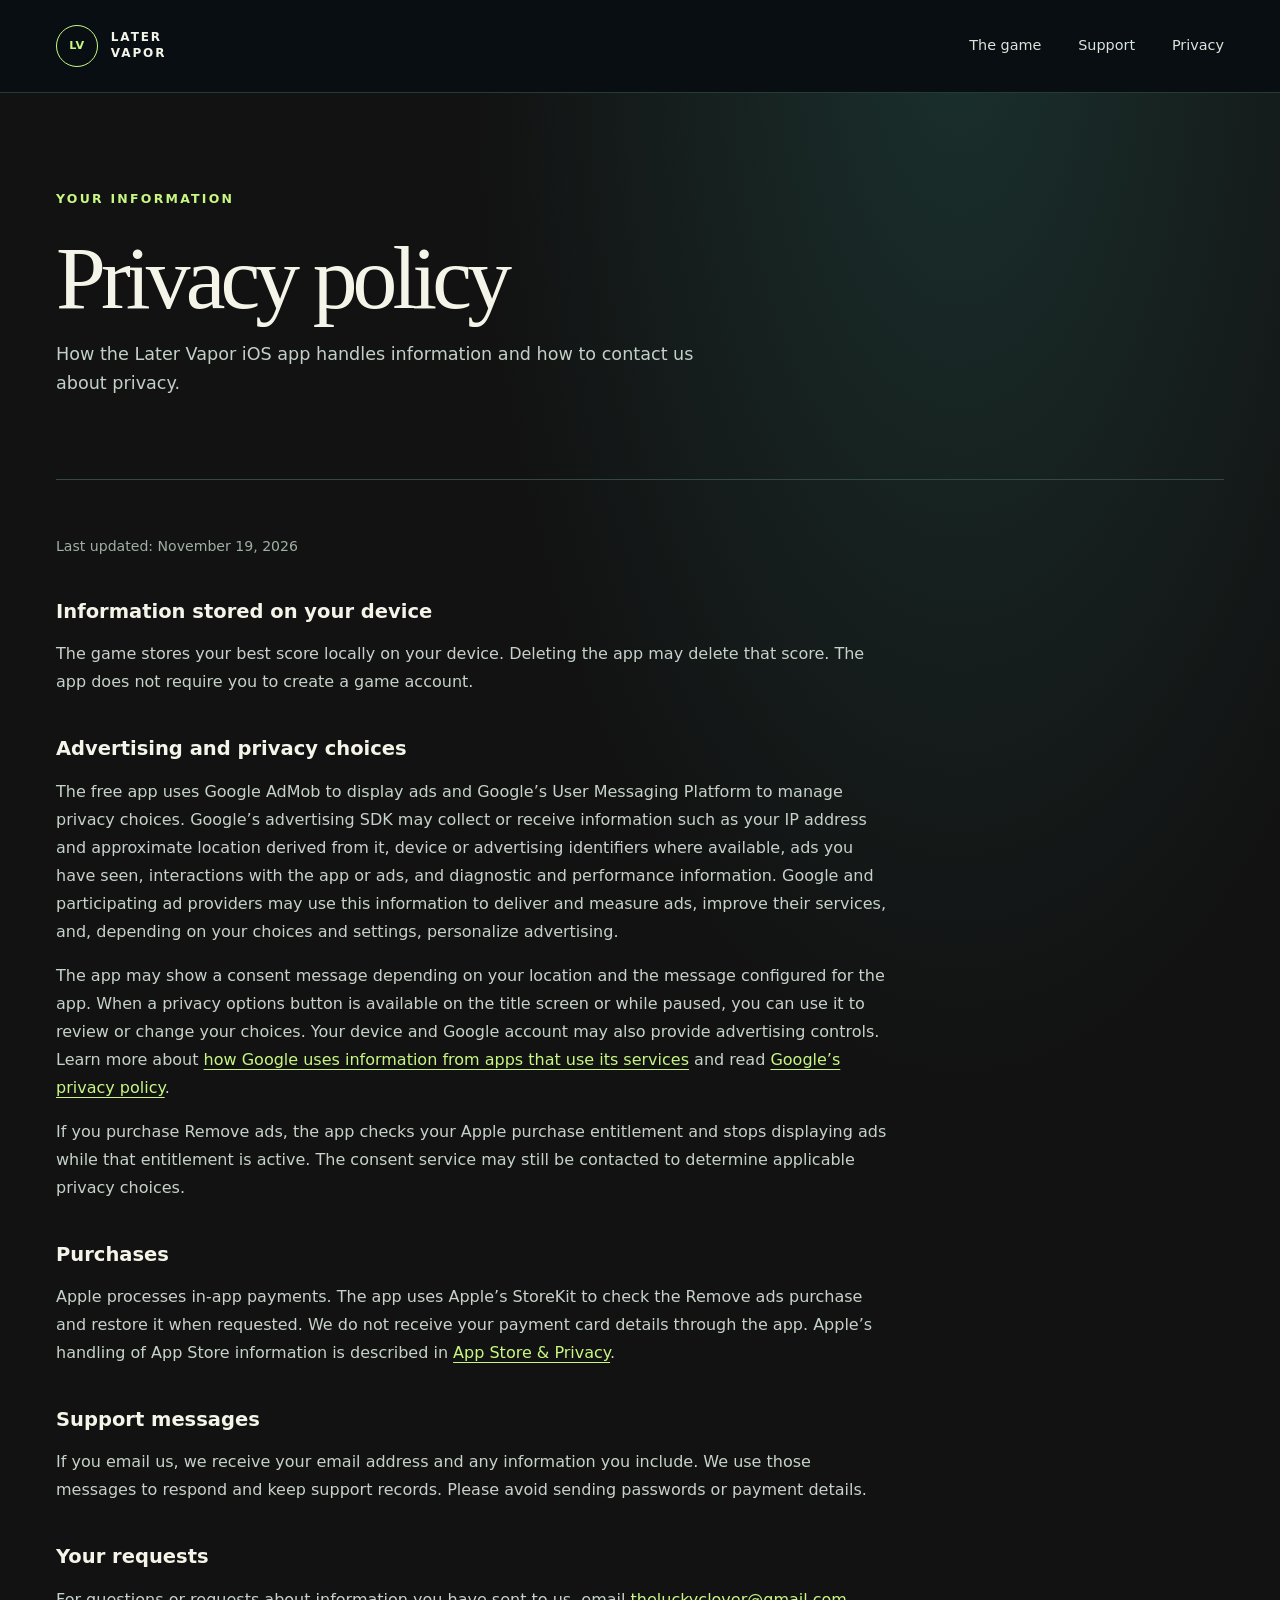
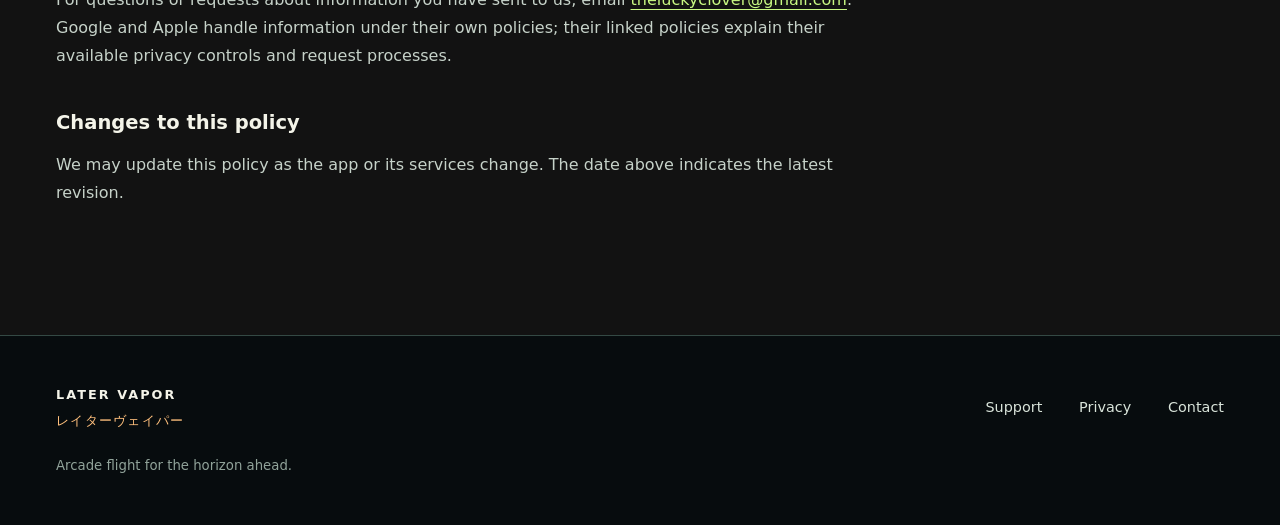
==== later-vapor/privacy.html @ 884cf307 "Publish Later Vapor landing, privacy, and support pages" ====
<!doctype html>
<html lang="en">
<head>
  <meta charset="utf-8"><meta name="viewport" content="width=device-width, initial-scale=1"><meta name="theme-color" content="#080e12">
  <meta name="description" content="Privacy policy for Later Vapor."><title>Privacy policy | Later Vapor</title>
  <link rel="icon" href="assets/favicon.svg" type="image/svg+xml"><link rel="stylesheet" href="styles.css">
</head>
<body class="content-page">
  <a class="skip" href="#main">Skip to content</a>
  <header class="site-header"><div class="header-inner"><a class="brand" href="index.html" aria-label="Later Vapor home"><span class="brand-mark">LV</span><span>LATER<br>VAPOR</span></a><nav aria-label="Main navigation"><a href="index.html#flight">The game</a><a href="support.html">Support</a><a href="privacy.html" aria-current="page">Privacy</a></nav></div></header>
  <main id="main" class="wrap"><div class="page-heading"><p class="kicker">Your information</p><h1>Privacy policy</h1><p>How the Later Vapor iOS app handles information and how to contact us about privacy.</p></div><article class="prose">
      <p class="updated">Last updated: November 19, 2026</p>
      <h2>Information stored on your device</h2>
      <p>The game stores your best score locally on your device. Deleting the app may delete that score. The app does not require you to create a game account.</p>
      <h2>Advertising and privacy choices</h2>
      <p>The free app uses Google AdMob to display ads and Google’s User Messaging Platform to manage privacy choices. Google’s advertising SDK may collect or receive information such as your IP address and approximate location derived from it, device or advertising identifiers where available, ads you have seen, interactions with the app or ads, and diagnostic and performance information. Google and participating ad providers may use this information to deliver and measure ads, improve their services, and, depending on your choices and settings, personalize advertising.</p>
      <p>The app may show a consent message depending on your location and the message configured for the app. When a privacy options button is available on the title screen or while paused, you can use it to review or change your choices. Your device and Google account may also provide advertising controls. Learn more about <a href="https://policies.google.com/technologies/partner-sites">how Google uses information from apps that use its services</a> and read <a href="https://policies.google.com/privacy">Google’s privacy policy</a>.</p>
      <p>If you purchase Remove ads, the app checks your Apple purchase entitlement and stops displaying ads while that entitlement is active. The consent service may still be contacted to determine applicable privacy choices.</p>
      <h2>Purchases</h2>
      <p>Apple processes in-app payments. The app uses Apple’s StoreKit to check the Remove ads purchase and restore it when requested. We do not receive your payment card details through the app. Apple’s handling of App Store information is described in <a href="https://www.apple.com/legal/privacy/data/en/app-store/">App Store &amp; Privacy</a>.</p>
      <h2>Support messages</h2>
      <p>If you email us, we receive your email address and any information you include. We use those messages to respond and keep support records. Please avoid sending passwords or payment details.</p>
      <h2>Your requests</h2>
      <p>For questions or requests about information you have sent to us, email <a href="mailto:theluckyclover@gmail.com?subject=Later%20Vapor%20privacy">theluckyclover@gmail.com</a>. Google and Apple handle information under their own policies; their linked policies explain their available privacy controls and request processes.</p>
      <h2>Changes to this policy</h2>
      <p>We may update this policy as the app or its services change. The date above indicates the latest revision.</p></article></main>
  <footer class="site-footer"><div class="footer-inner wrap"><a class="footer-brand" href="index.html">LATER VAPOR <span>レイターヴェイパー</span></a><nav aria-label="Footer navigation"><a href="support.html">Support</a><a href="privacy.html">Privacy</a><a href="mailto:theluckyclover@gmail.com">Contact</a></nav><p>Arcade flight for the horizon ahead.</p></div></footer>
</body>
</html>
---- later-vapor/styles.css ----
:root{color-scheme:dark;--ink:#f4f4e9;--muted:#b7c6c0;--night:#080e12;--panel:#101d20;--green:#c8f883;--amber:#ffc07d;--line:#344944}*{box-sizing:border-box}html{scroll-behavior:smooth}body{margin:0;background:var(--night);color:var(--ink);font:16px/1.65 system-ui,-apple-system,BlinkMacSystemFont,"Segoe UI",sans-serif}a{color:inherit;text-underline-offset:.25em}a:focus-visible{outline:2px solid var(--green);outline-offset:5px}.skip{position:absolute;top:-5rem;left:1rem;z-index:20;background:var(--green);color:#09100d;padding:.6rem 1rem}.skip:focus{top:1rem}.wrap,.header-inner{width:min(100% - 7rem,1440px);margin-inline:auto}.site-header{position:relative;z-index:3;background:#080e12;border-bottom:1px solid #273b36}.header-inner{height:92px;display:flex;align-items:center;justify-content:space-between;gap:2rem}.brand{display:inline-flex;align-items:center;gap:.8rem;text-decoration:none;font-size:.75rem;font-weight:800;letter-spacing:.16em;line-height:1.3}.brand-mark{display:grid;place-items:center;width:42px;height:42px;border:1px solid var(--green);border-radius:50%;font-size:.7rem;letter-spacing:.06em;color:var(--green)}nav{display:flex;align-items:center;gap:2.3rem}nav a{white-space:nowrap;text-decoration:none;font-size:.9rem;color:#d9e4da}nav a:hover,.text-link:hover{color:var(--green)}.hero{min-height:720px;position:relative;display:flex;align-items:center;overflow:hidden;background:#091112}.hero::after{content:"";position:absolute;inset:0;background:linear-gradient(90deg,#091112 0%,rgba(9,17,18,.95) 26%,rgba(9,17,18,.6) 48%,rgba(9,17,18,.1) 77%),linear-gradient(0deg,#091112,transparent 22%);pointer-events:none}.hero-art{position:absolute;inset:0 0 0 26%;background:url('assets/cover.jpg') center/cover no-repeat;opacity:.88}.hero-copy{position:relative;z-index:1;padding-top:4rem;padding-bottom:7rem}.kicker{text-transform:uppercase;letter-spacing:.18em;color:var(--green);font-size:.78rem;font-weight:700;margin:0 0 1.6rem}.kicker span{color:var(--amber)}h1,h2{font-family:Georgia,"Times New Roman",serif;font-weight:400;letter-spacing:-.055em;line-height:.97;margin:0}h1{font-size:clamp(4.7rem,8.8vw,9rem)}h2{font-size:clamp(3.2rem,5.2vw,5.7rem)}h1 em,h2 em{font-weight:400;color:var(--amber)}.hero-description{max-width:31rem;font-size:1.15rem;line-height:1.7;color:#d5ded5;margin:2rem 0}.hero-actions{display:flex;align-items:center;gap:2rem;flex-wrap:wrap}.button{display:inline-flex;align-items:center;justify-content:center;min-height:54px;padding:.8rem 1.55rem;text-decoration:none;font-weight:700;font-size:.9rem}.button-primary{background:var(--green);color:#0b1710}.button-primary:hover{background:#e0ffb1}.button-outline{border:1px solid #a9c8b2;color:var(--ink)}.button-outline:hover{border-color:var(--green);color:var(--green)}.text-link{font-size:.9rem;font-weight:650}.availability{color:#abbdb1;font-size:.85rem;margin:1.7rem 0 0}.hero-bottom{position:absolute;z-index:1;bottom:2rem;left:0;right:0;display:flex;justify-content:space-between;color:#9eb0a3;font-size:.7rem;letter-spacing:.15em}.section{padding-top:9rem;padding-bottom:9rem}.intro-section{display:grid;grid-template-columns:1fr .8fr;gap:5rem;align-items:start}.intro-copy{max-width:36rem;padding-top:2.8rem;color:#c4d0c9;font-size:1.13rem}.intro-copy p:first-child{margin-top:0}.gameplay-section{background:#132022;border-block:1px solid var(--line)}.gameplay-inner{display:grid;grid-template-columns:minmax(0,1fr) minmax(0,1fr);align-items:center;gap:clamp(4rem,9vw,10rem);padding-block:8rem}.gameplay-image{position:relative;max-width:530px;justify-self:center;padding:1rem;background:#0c1418;border:1px solid #45625b;box-shadow:1.1rem 1.1rem 0 #0c1718}.gameplay-image img{display:block;width:100%;max-height:720px;object-fit:contain;background:#000}.image-label{display:block;margin:.85rem .2rem 0;font-size:.67rem;letter-spacing:.13em;color:#b5d3b3}.image-label span{color:var(--amber)}.gameplay-copy>p:not(.kicker){color:#becdc3;max-width:34rem;font-size:1.1rem;margin:2rem 0 3rem}.detail-list{border-top:1px solid #49635a}.detail-list div{display:grid;grid-template-columns:8rem 1fr;gap:1rem;border-bottom:1px solid #49635a;padding:1.15rem 0}.detail-list span{font-size:.72rem;letter-spacing:.14em;color:var(--green);font-weight:700}.detail-list p{margin:0;color:#cbd7ce;font-size:.94rem}.closing-section{padding-block:8rem;display:grid;grid-template-columns:1fr .7fr;gap:4rem;align-items:end}.closing-section>div:last-child{max-width:27rem;color:#c4d0c9}.closing-section .button{margin-top:1.1rem}.site-footer{border-top:1px solid var(--line);background:#070c0e}.footer-inner{padding-block:3rem;display:grid;grid-template-columns:1fr auto;gap:1.5rem}.footer-brand{font-weight:800;letter-spacing:.16em;text-decoration:none;font-size:.8rem}.footer-brand span{display:block;color:var(--amber);font-weight:400;letter-spacing:.1em;margin-top:.3rem}.footer-inner p{grid-column:1/-1;color:#91a39a;font-size:.83rem;margin:0}.content-page{background:radial-gradient(ellipse at 75% 0%,#1a302d 0,transparent 36%)}.page-heading{padding-block:6rem 4rem;border-bottom:1px solid var(--line)}.page-heading h1{font-size:clamp(3.8rem,7vw,7rem)}.page-heading p:not(.kicker){max-width:42rem;color:#c2d0c7;font-size:1.1rem}.prose{width:min(100%,52rem);padding-block:2.5rem 7rem;color:#c6d2c9}.prose h2{font-family:inherit;font-size:1.22rem;font-weight:700;letter-spacing:0;line-height:1.3;color:var(--ink);margin:2.5rem 0 .7rem}.prose p,.prose li{line-height:1.75}.prose li+li{margin-top:.5rem}.prose a{color:var(--green)}.contact-card{border:1px solid #45625b;background:#152421;padding:1.6rem;margin-block:2rem}.contact-card h2{margin:0 0 .5rem}.contact-card p{margin:.5rem 0}.updated{font-size:.88rem;color:#9eb0a3}@media(max-width:850px){.wrap,.header-inner{width:min(100% - 3rem,1440px)}.hero{min-height:680px}.hero-art{inset:0 0 0 10%;opacity:.7}.hero::after{background:linear-gradient(90deg,#091112 0%,rgba(9,17,18,.9) 38%,rgba(9,17,18,.35) 100%),linear-gradient(0deg,#091112,transparent 30%)}.intro-section,.gameplay-inner,.closing-section{grid-template-columns:1fr;gap:3rem}.intro-copy{padding-top:0}.gameplay-inner{padding-block:6rem}.gameplay-image{max-width:430px}.closing-section{padding-block:6rem}.closing-section>div:last-child{max-width:35rem}.section{padding-block:6rem}}@media(max-width:520px){.wrap,.header-inner{width:calc(100% - 2.5rem)}.header-inner{height:76px}.brand{font-size:.66rem}.brand-mark{width:36px;height:36px}nav{gap:1rem}nav a{font-size:.82rem}.hero{min-height:690px;align-items:flex-end}.hero-art{inset:0;height:44%;background-position:center}.hero::after{background:linear-gradient(0deg,#091112 36%,rgba(9,17,18,.85) 50%,rgba(9,17,18,.12) 95%)}.hero-copy{padding-top:16rem;padding-bottom:7rem}h1{font-size:clamp(4.3rem,17vw,6rem)}.hero-description{font-size:1rem;line-height:1.6;margin:1.5rem 0}.hero-bottom{font-size:.62rem}.hero-bottom span:last-child{display:none}.intro-section,.gameplay-inner{gap:2.5rem}.intro-copy,.gameplay-copy>p:not(.kicker){font-size:1rem}.gameplay-inner{padding-block:5rem}.gameplay-image{width:min(100%,370px);padding:.65rem;box-shadow:.65rem .65rem 0 #0c1718}.detail-list div{grid-template-columns:6rem 1fr}.closing-section,.section{padding-block:5rem}.footer-inner{grid-template-columns:1fr}.footer-inner p{grid-column:auto}.footer-inner nav{justify-content:flex-start}.page-heading{padding-block:4rem 3rem}.prose{padding-bottom:5rem}}@media(prefers-reduced-motion:reduce){html{scroll-behavior:auto}}

@media(max-width:360px){.header-inner nav{gap:.7rem}.header-inner nav a{font-size:.75rem}.brand{gap:.5rem}}
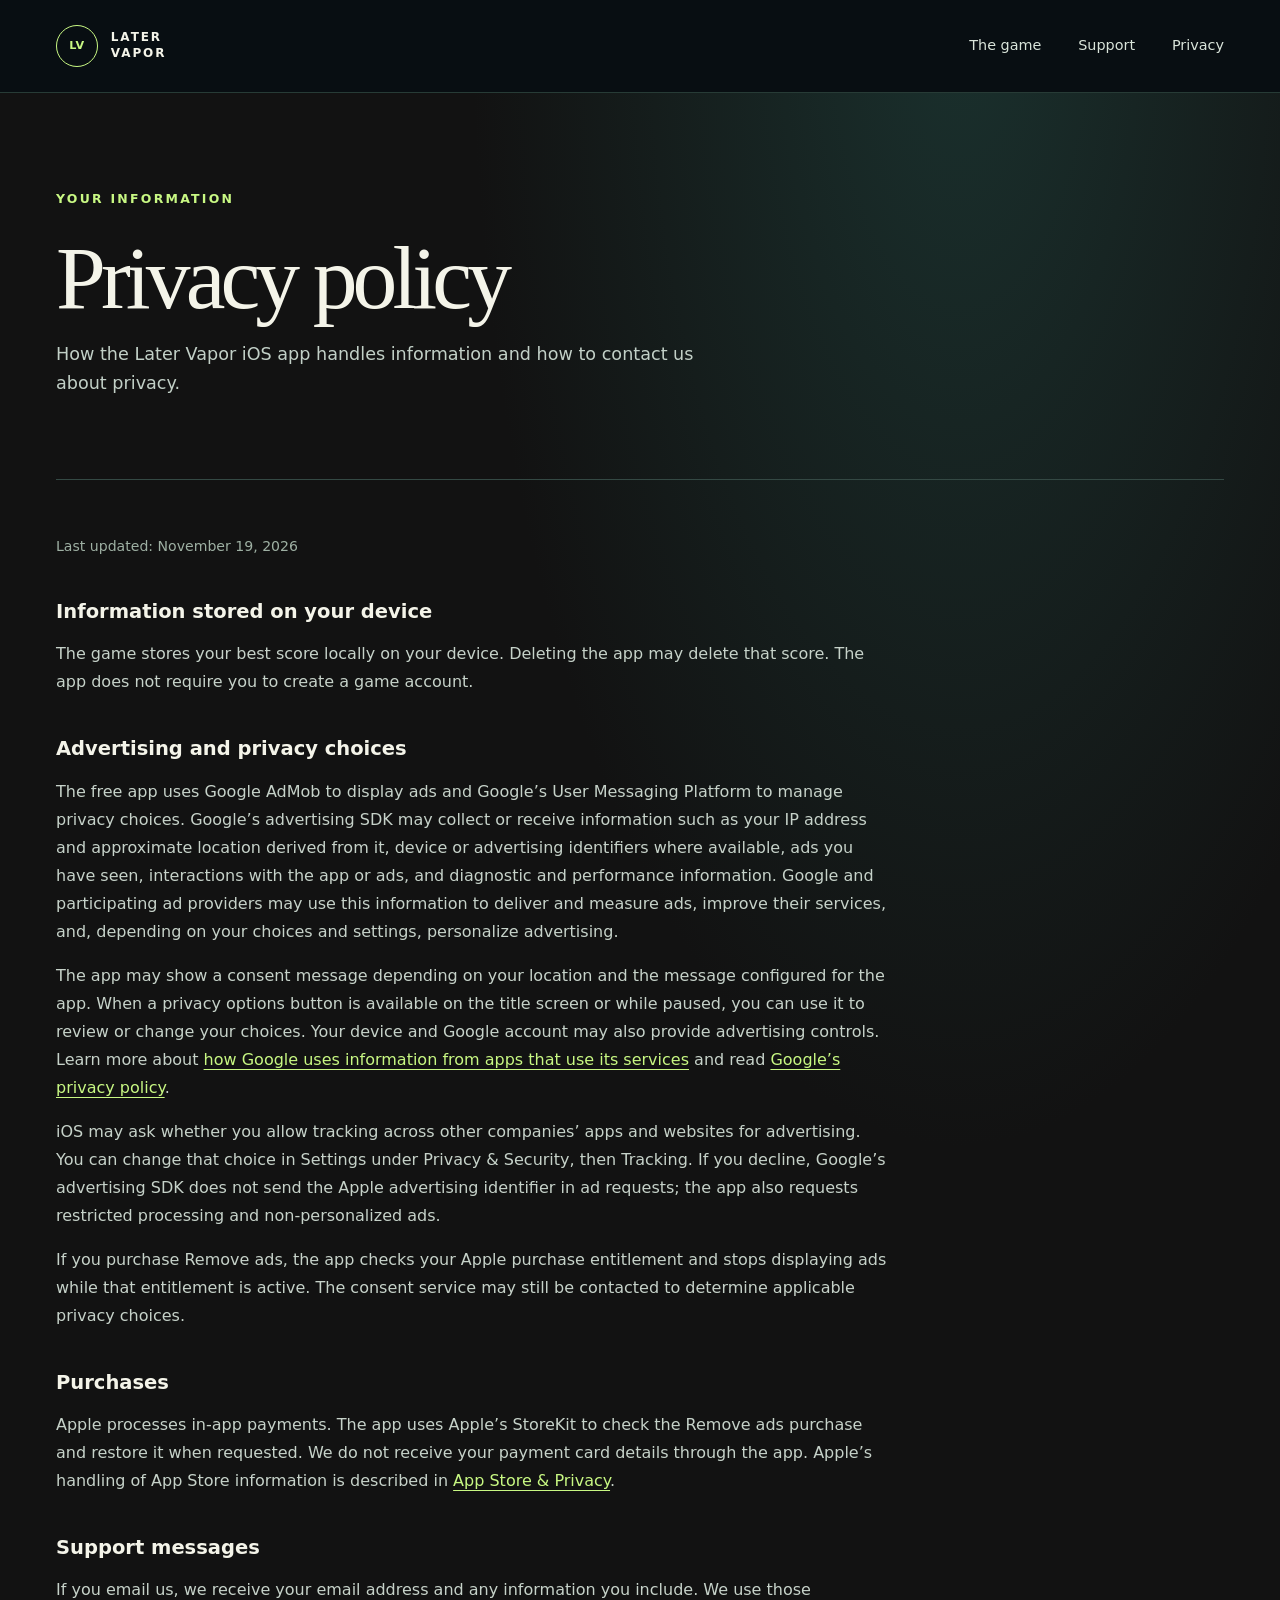
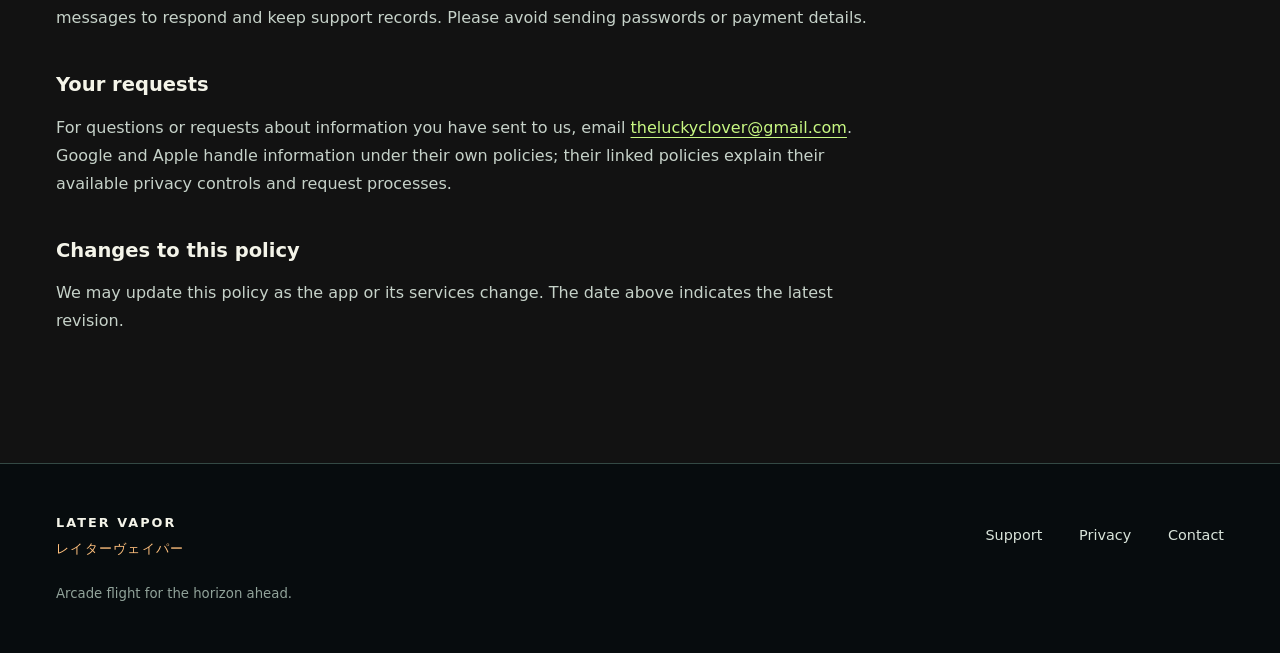
==== commit 945e4cc9: "Describe Later Vapor tracking choices" ====
--- a/later-vapor/privacy.html
+++ b/later-vapor/privacy.html
@@ -15,6 +15,7 @@
       <h2>Advertising and privacy choices</h2>
       <p>The free app uses Google AdMob to display ads and Google’s User Messaging Platform to manage privacy choices. Google’s advertising SDK may collect or receive information such as your IP address and approximate location derived from it, device or advertising identifiers where available, ads you have seen, interactions with the app or ads, and diagnostic and performance information. Google and participating ad providers may use this information to deliver and measure ads, improve their services, and, depending on your choices and settings, personalize advertising.</p>
       <p>The app may show a consent message depending on your location and the message configured for the app. When a privacy options button is available on the title screen or while paused, you can use it to review or change your choices. Your device and Google account may also provide advertising controls. Learn more about <a href="https://policies.google.com/technologies/partner-sites">how Google uses information from apps that use its services</a> and read <a href="https://policies.google.com/privacy">Google’s privacy policy</a>.</p>
+      <p>iOS may ask whether you allow tracking across other companies’ apps and websites for advertising. You can change that choice in Settings under Privacy &amp; Security, then Tracking. If you decline, Google’s advertising SDK does not send the Apple advertising identifier in ad requests; the app also requests restricted processing and non-personalized ads.</p>
       <p>If you purchase Remove ads, the app checks your Apple purchase entitlement and stops displaying ads while that entitlement is active. The consent service may still be contacted to determine applicable privacy choices.</p>
       <h2>Purchases</h2>
       <p>Apple processes in-app payments. The app uses Apple’s StoreKit to check the Remove ads purchase and restore it when requested. We do not receive your payment card details through the app. Apple’s handling of App Store information is described in <a href="https://www.apple.com/legal/privacy/data/en/app-store/">App Store &amp; Privacy</a>.</p>
